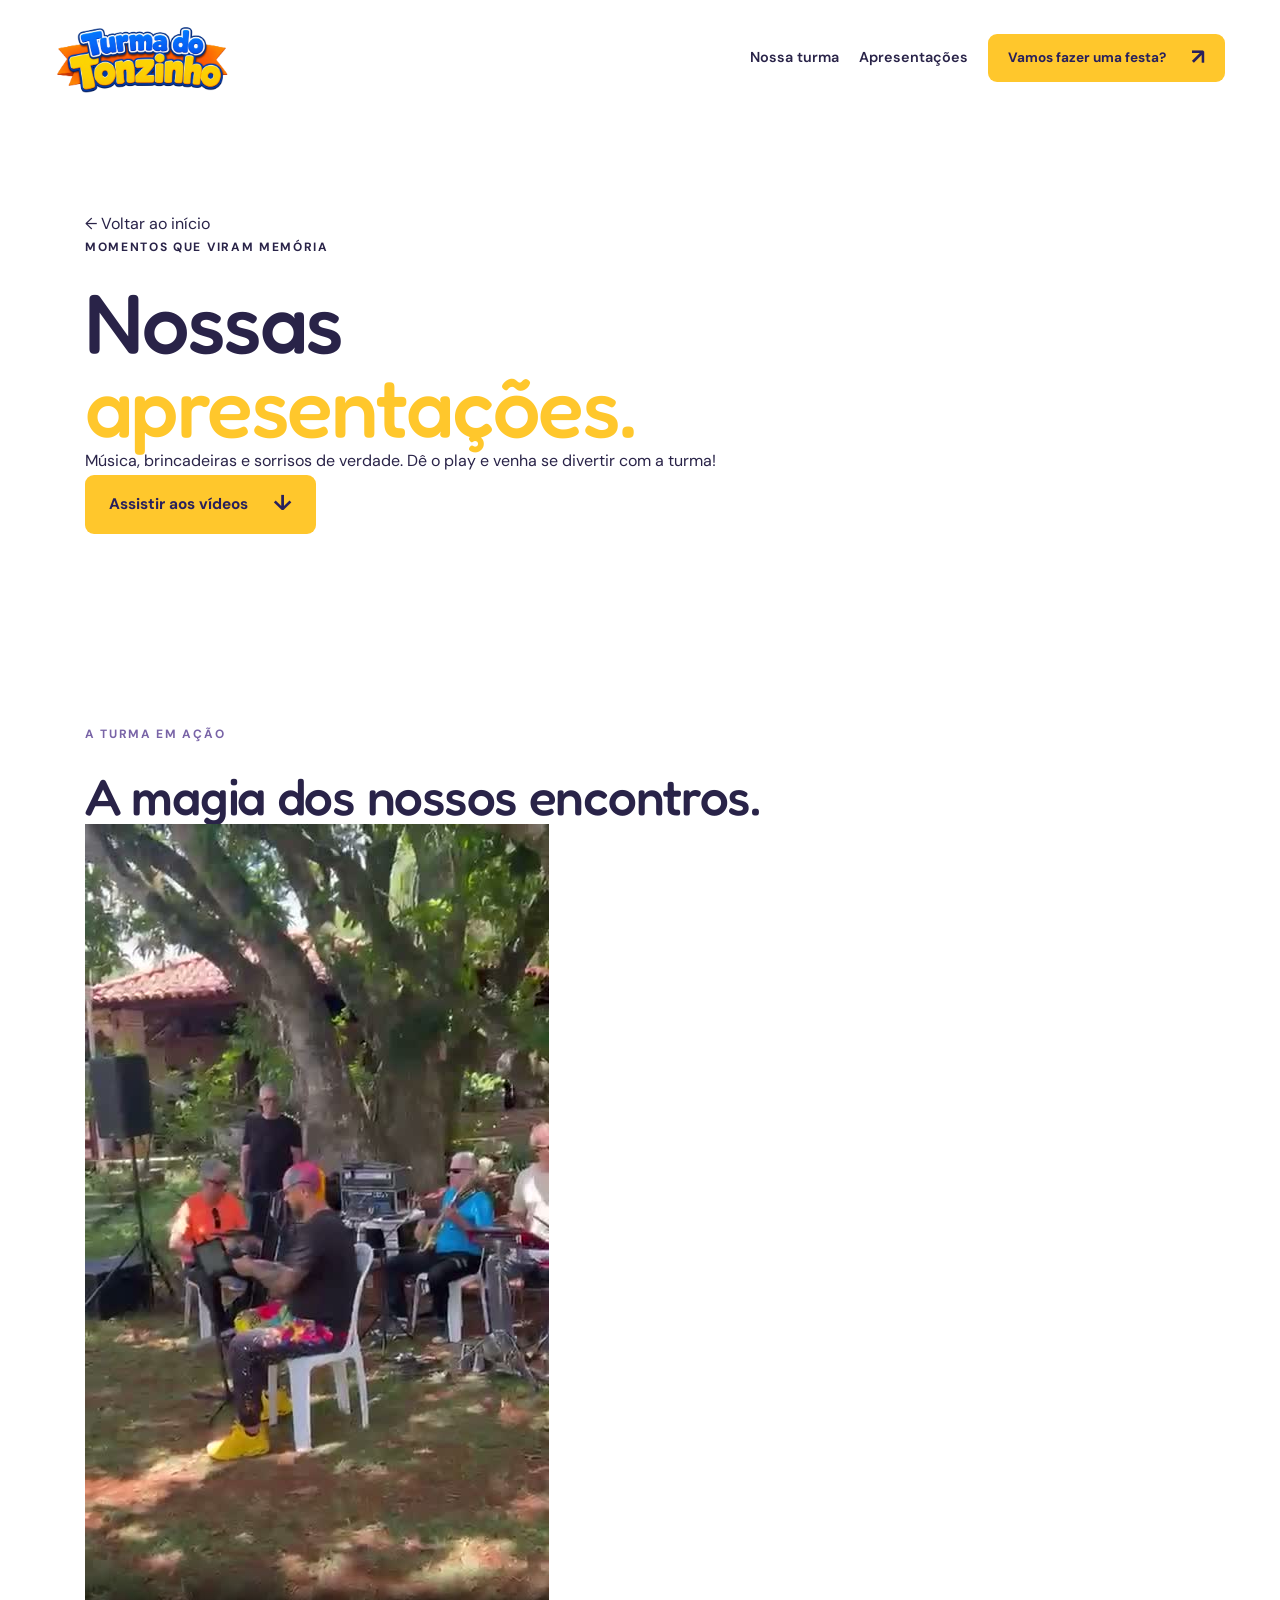
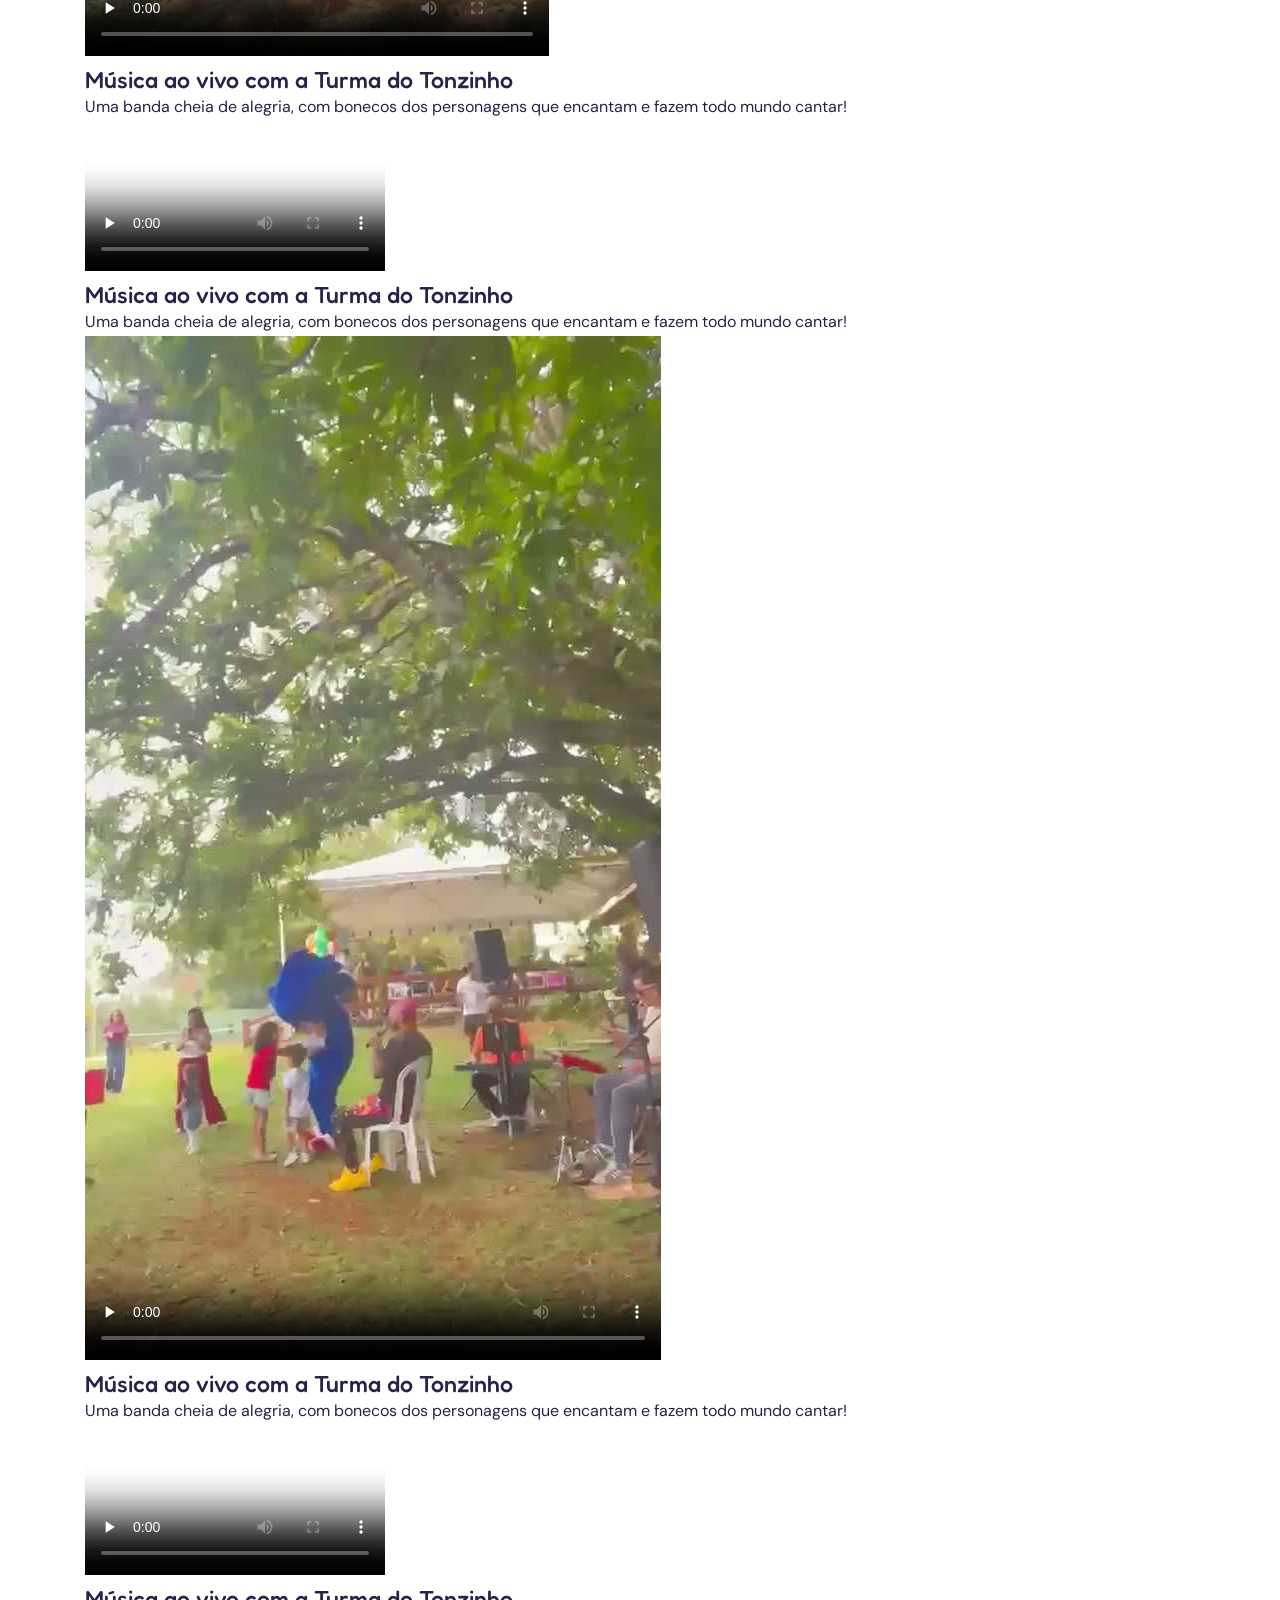
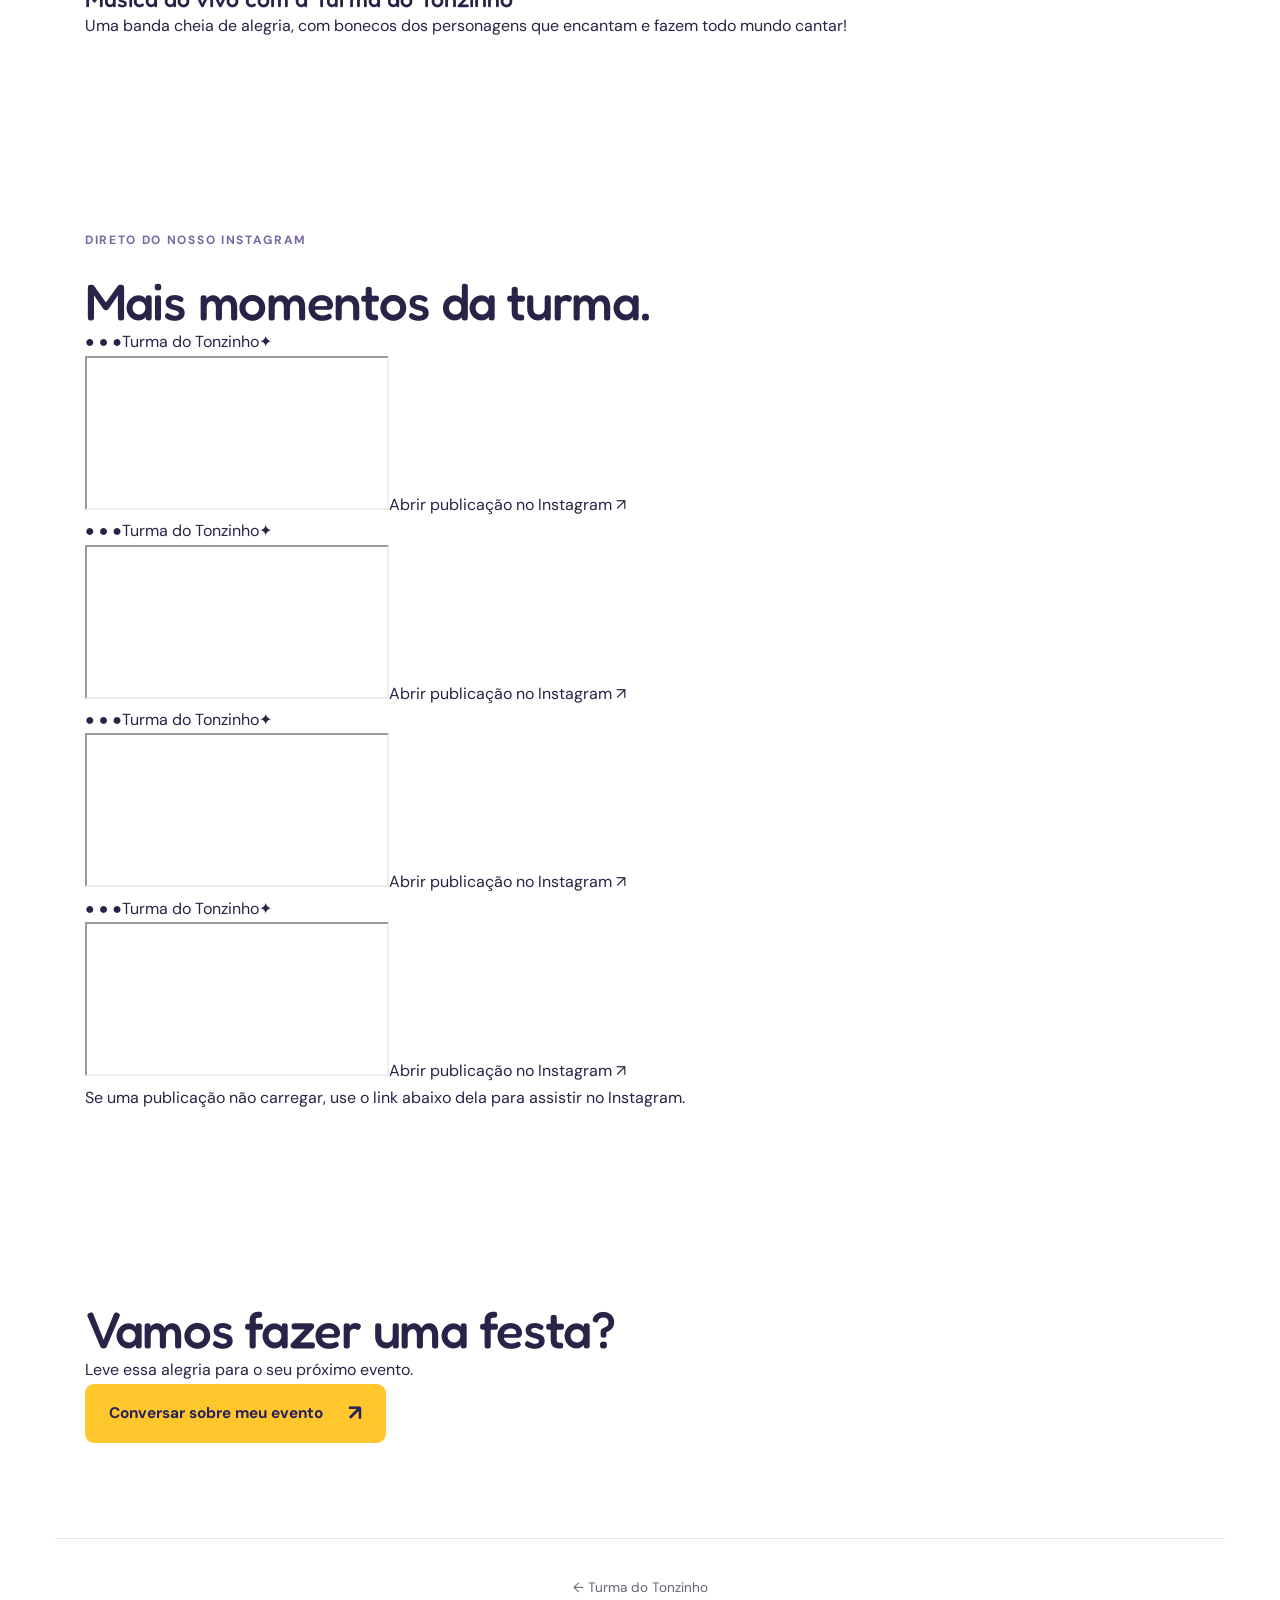
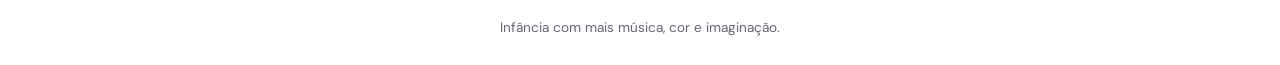
==== apresentacoes.html @ 9d3cd523 "Restaura arquivos do site na raiz — lote 1 de 3" ====
<!doctype html><html lang="pt-BR"><head><meta charset="UTF-8"><meta name="viewport" content="width=device-width, initial-scale=1"><meta name="description" content="Assista às apresentações da Turma do Tonzinho em eventos."><title>Apresentações · Turma do Tonzinho</title><link rel="stylesheet" href="styles.css"><link rel="stylesheet" href="video.css?v=kaka-2"><link rel="stylesheet" href="apresentacoes.css?v=janelas-1"><link rel="stylesheet" href="experiencias.css?v=20261106"></head><body><a class="skip" href="#conteudo">Pular para o conteúdo</a><header class="header"><a class="logo logo-image" href="index.html#inicio" aria-label="Turma do Tonzinho, início"><img src="logo-turma-do-tonzinho.png" alt="Turma do Tonzinho"></a><button class="menu-toggle" aria-label="Abrir menu" aria-expanded="false" aria-controls="nav">☰</button><nav id="nav" aria-label="Menu principal"><a href="index.html#sobre">Nossa turma</a><a href="apresentacoes.html" aria-current="page">Apresentações</a><a class="button small" href="index.html#contato">Vamos fazer uma festa? <span>↗</span></a></nav></header><main id="conteudo"><section class="event-intro"><div class="section"><a href="index.html">← Voltar ao início</a><p class="eyebrow">MOMENTOS QUE VIRAM MEMÓRIA</p><h1>Nossas<br><em>apresentações.</em></h1><p>Música, brincadeiras e sorrisos de verdade. Dê o play e venha se divertir com a turma!</p><a class="button" href="#videos">Assistir aos vídeos <span>↓</span></a></div></section><section class="section" id="videos"><p class="eyebrow purple">A TURMA EM AÇÃO</p><h2>A magia dos nossos encontros.</h2><div class="event-videos"><article class="event-video"><video controls playsinline preload="none" poster="apresentacao-1.jpg" aria-label="Apresentação da Turma do Tonzinho, vídeo 1"><source src="apresentacao-1.mp4" type="video/mp4">Seu navegador não suporta vídeo.</video><h3>Música ao vivo com a Turma do Tonzinho</h3><p>Uma banda cheia de alegria, com bonecos dos personagens que encantam e fazem todo mundo cantar!</p></article><article class="event-video"><video controls playsinline preload="none" poster="apresentacao-2.jpg" aria-label="Apresentação da Turma do Tonzinho, vídeo 2"><source src="apresentacao-2.mp4" type="video/mp4">Seu navegador não suporta vídeo.</video><h3>Música ao vivo com a Turma do Tonzinho</h3><p>Uma banda cheia de alegria, com bonecos dos personagens que encantam e fazem todo mundo cantar!</p></article><article class="event-video"><video controls playsinline preload="none" poster="apresentacao-3.jpg" aria-label="Apresentação da Turma do Tonzinho, vídeo 3"><source src="apresentacao-3.mp4" type="video/mp4">Seu navegador não suporta vídeo.</video><h3>Música ao vivo com a Turma do Tonzinho</h3><p>Uma banda cheia de alegria, com bonecos dos personagens que encantam e fazem todo mundo cantar!</p></article><article class="event-video"><video controls playsinline preload="none" poster="apresentacao-4.jpg" aria-label="Apresentação da Turma do Tonzinho, vídeo 4"><source src="apresentacao-4.mp4" type="video/mp4">Seu navegador não suporta vídeo.</video><h3>Música ao vivo com a Turma do Tonzinho</h3><p>Uma banda cheia de alegria, com bonecos dos personagens que encantam e fazem todo mundo cantar!</p></article></div></section><section class="event-social" id="instagram"><div class="section"><p class="eyebrow purple">DIRETO DO NOSSO INSTAGRAM</p><h2>Mais momentos da turma.</h2><div class="event-instagram"><article class="instagram-window"><div class="window-bar" aria-hidden="true"><span class="window-dots">● ● ●</span><span>Turma do Tonzinho</span><span>✦</span></div><iframe src="https://www.instagram.com/p/DVj2JoKgKFH/embed/" title="Publicação 2 da Turma do Tonzinho no Instagram" loading="lazy" allow="autoplay; encrypted-media; picture-in-picture; fullscreen" allowfullscreen></iframe><a href="https://www.instagram.com/p/DVj2JoKgKFH/" target="_blank" rel="noopener">Abrir publicação no Instagram ↗</a></article><article class="instagram-window"><div class="window-bar" aria-hidden="true"><span class="window-dots">● ● ●</span><span>Turma do Tonzinho</span><span>✦</span></div><iframe src="https://www.instagram.com/p/DVeevL1gLmP/embed/" title="Publicação 3 da Turma do Tonzinho no Instagram" loading="lazy" allow="autoplay; encrypted-media; picture-in-picture; fullscreen" allowfullscreen></iframe><a href="https://www.instagram.com/p/DVeevL1gLmP/" target="_blank" rel="noopener">Abrir publicação no Instagram ↗</a></article><article class="instagram-window"><div class="window-bar" aria-hidden="true"><span class="window-dots">● ● ●</span><span>Turma do Tonzinho</span><span>✦</span></div><iframe src="https://www.instagram.com/p/DVeZtWxgNIA/embed/" title="Publicação 4 da Turma do Tonzinho no Instagram" loading="lazy" allow="autoplay; encrypted-media; picture-in-picture; fullscreen" allowfullscreen></iframe><a href="https://www.instagram.com/p/DVeZtWxgNIA/" target="_blank" rel="noopener">Abrir publicação no Instagram ↗</a></article><article class="instagram-window"><div class="window-bar" aria-hidden="true"><span class="window-dots">● ● ●</span><span>Turma do Tonzinho</span><span>✦</span></div><iframe src="https://www.instagram.com/p/DSLtM_ggK1r/embed/" title="Publicação 5 da Turma do Tonzinho no Instagram" loading="lazy" allow="autoplay; encrypted-media; picture-in-picture; fullscreen" allowfullscreen></iframe><a href="https://www.instagram.com/p/DSLtM_ggK1r/" target="_blank" rel="noopener">Abrir publicação no Instagram ↗</a></article></div><p class="embed-note">Se uma publicação não carregar, use o link abaixo dela para assistir no Instagram.</p></div></section><section class="section event-cta"><h2>Vamos fazer uma festa?</h2><p>Leve essa alegria para o seu próximo evento.</p><a class="button" href="index.html#contato">Conversar sobre meu evento <span>↗</span></a></section></main><footer><a href="index.html">← Turma do Tonzinho</a><p>Infância com mais música, cor e imaginação.</p></footer><script>const toggle=document.querySelector('.menu-toggle');const nav=document.querySelector('#nav');toggle.addEventListener('click',()=>{const open=nav.classList.toggle('open');toggle.setAttribute('aria-expanded',String(open));});document.querySelectorAll('video').forEach(video=>video.addEventListener('play',()=>document.querySelectorAll('video').forEach(other=>{if(other!==video)other.pause()})));</script></body></html>
---- styles.css ----
@import url('https://fonts.googleapis.com/css2?family=DM+Sans:wght@400;500;600;700&family=Fredoka:wght@400;500;600;700&display=swap');
:root{--purple:#28205c;--yellow:#ffc72c;--pink:#f79cc6;--ink:#292348;--muted:#686477;--cream:#fffaf2}*{box-sizing:border-box}html{scroll-behavior:smooth;scroll-padding-top:100px}body{margin:0;color:var(--ink);font-family:'DM Sans',sans-serif;font-size:16px;line-height:1.65}a{color:inherit;text-decoration:none}button,input,select,textarea{font:inherit}button,a,input,select,summary,textarea{-webkit-tap-highlight-color:transparent}a:focus-visible,button:focus-visible,summary:focus-visible{outline:3px solid #d7478a;outline-offset:6px}h1,h2,h3,p{margin:0}h1,h2,h3,.logo{font-family:'Fredoka',sans-serif}h2{font-size:clamp(2.3rem,4vw,3.5rem);line-height:1.1;font-weight:500;letter-spacing:-.025em}h3{font-size:1.45rem;font-weight:500;line-height:1.3}em{font-style:normal}section{scroll-margin-top:25px}.header{max-width:1250px;margin:auto;padding:23px 40px;display:flex;align-items:center;justify-content:space-between;gap:35px}.logo{display:flex;flex-direction:column;line-height:.95;font-size:2.15rem;font-weight:600;letter-spacing:-.06em}.logo-small{font-size:.95rem;letter-spacing:.04em;margin-bottom:4px}.logo-star{color:#f1a800;font-size:1.7rem;margin-left:3px}nav{display:flex;align-items:center;gap:32px;font-size:.9rem;font-weight:600}nav>a:not(.button):hover{color:#a64191}.button{border:0;display:inline-flex;justify-content:space-between;align-items:center;gap:25px;background:var(--yellow);color:var(--purple);padding:17px 24px;border-radius:9px;font-weight:700;font-size:.96rem;cursor:pointer;transition:transform .2s,background .2s}.button:hover{transform:translateY(-3px);background:#ffda62}.button span{font-size:1.35rem;line-height:1}.button.small{padding:13px 20px;font-size:.85rem}.menu-toggle{display:none}.hero{background:var(--purple);color:white;position:relative;overflow:hidden;padding-top:30px}.wave{position:absolute;left:-3%;right:-3%;height:58px;background:#8b80c6;top:-33px;border-radius:0 0 50% 50%;transform:rotate(-1.5deg)}.hero-inner{max-width:1250px;min-height:575px;margin:auto;padding:55px 40px 60px;display:grid;grid-template-columns:1fr 1fr;align-items:center;gap:35px}.eyebrow{font-size:.75rem;font-weight:700;letter-spacing:.14em;line-height:1.8;margin-bottom:22px}.eyebrow span{display:inline-block;background:var(--yellow);width:7px;height:7px;border-radius:50%;margin-right:7px}.eyebrow.purple{color:#7964a7}h1{font-size:clamp(3.5rem,6.6vw,5.6rem);font-weight:500;line-height:.99;letter-spacing:-.025em}h1 em{color:var(--yellow)}.hero-description{max-width:440px;margin:25px 0 29px;color:#e1ddec;font-size:1.06rem;line-height:1.7}.hero-note{font-size:.8rem;margin-top:25px;color:#e3dff0;display:flex;gap:10px;align-items:center}.hero-note span{font-size:1.8rem;color:var(--pink)}.hero-visual{position:relative;min-width:0}.hero-visual img{width:100%;height:430px;object-fit:cover;display:block;border-radius:46% 45% 35% 35%;border:8px solid #554789;transform:rotate(2deg)}.spark{position:absolute;color:var(--yellow);font-size:4.8rem;line-height:1}.spark-one{left:-15px;top:-12px}.spark-two{right:-10px;bottom:50px;color:var(--pink)}.photo-label{position:absolute;bottom:8px;left:20px;background:var(--pink);color:var(--purple);padding:10px 20px;font-family:'Fredoka',sans-serif;font-size:1.2rem;transform:rotate(-5deg);border-radius:6px}.photo-label span{margin-left:10px}.image-caption{position:absolute;right:15px;bottom:-29px;font-size:.75rem;color:#d6cee9}.hero-bottom{display:flex;justify-content:center;gap:48px;align-items:center;padding:19px 30px;border-top:1px solid #504775;color:#e4def2;font-size:.85rem}.hero-bottom>span:nth-child(even){color:var(--pink);font-size:1.2rem}.section{max-width:1170px;margin:auto;padding:95px 30px}.about{display:grid;grid-template-columns:1fr 1.15fr;gap:95px;align-items:center}.about-art{min-height:360px;position:relative;display:grid;place-items:center}.about-circle{background:#fce3ed;width:310px;height:310px;border-radius:47% 53% 44% 56%;padding:44px;transform:rotate(-8deg);line-height:1.1;font-family:'Fredoka',sans-serif}.about-circle>span:first-child{font-size:1.2rem}.about-circle strong{display:block;font-size:3.8rem;font-weight:500;margin-top:7px}.about-circle em{color:#a54c87}.smile{position:absolute;right:25px;bottom:26px;font-size:4rem;color:#a54c87}.orbit{position:absolute;border:13px solid var(--yellow);width:100px;height:100px;border-radius:50%;right:0;bottom:0}.mini-star{position:absolute;left:10px;top:0;font-size:3rem;color:#a190d4}.little-note{position:absolute;bottom:22px;left:0;font-size:1.1rem;font-family:'Fredoka';transform:rotate(-8deg)}.about-copy>p:not(.eyebrow){color:var(--muted);margin-top:20px}.values{display:flex;gap:24px;margin-top:28px}.values>div{display:flex;align-items:center;gap:10px;flex:1}.values strong{font-size:.85rem;line-height:1.4}.value-icon{font-size:1.6rem;flex-shrink:0;padding:3px 11px;border-radius:12px}.pink{background:#ffe2ec;color:#a83b6c}.yellow{background:#fff0b9;color:#826000}.shows{background:var(--cream);border-radius:60px 60px 0 0}.section-heading{display:flex;align-items:end;justify-content:space-between;margin-bottom:42px}.section-heading>p{color:var(--muted);padding-bottom:5px}.cards{display:grid;grid-template-columns:repeat(3,1fr);gap:24px}.card{border-radius:18px;overflow:hidden;background:white;border:1px solid #ede6e0;transition:transform .2s}.card:hover{transform:translateY(-5px)}.card-top{height:220px;padding:24px 28px;position:relative;overflow:hidden}.birthday{background:#f8cf46}.school{background:#c7b9ee}.events{background:#f6bad0}.card-number{font-size:.7rem;letter-spacing:.13em;font-weight:700}.card-symbol{position:absolute;right:10px;top:40px;font-size:8rem;line-height:1;color:#fff8;transform:rotate(15deg)}.card-top p{position:relative;font-family:'Fredoka';font-size:1.85rem;line-height:1.15;margin-top:35px}.card-top strong{font-weight:500;font-size:2.2rem}.card-body{padding:28px}.card-body p{color:var(--muted);font-size:.92rem;margin:16px 0 25px}.card-body a{display:flex;justify-content:space-between;font-size:.88rem;font-weight:700;border-top:1px solid #eee7ed;padding-top:18px}.card-body a:hover{color:#a64191}.steps{text-align:center}.steps-grid{display:grid;grid-template-columns:repeat(3,1fr);gap:60px;margin-top:45px}.steps-grid article>span{display:grid;place-items:center;width:48px;height:48px;border-radius:50%;background:#f2eafa;color:#7963ac;font-family:'Fredoka';font-size:1.5rem;margin:0 auto 20px}.steps-grid p{color:var(--muted);margin-top:14px;font-size:.94rem}.contact{background:var(--purple);color:white;border-radius:32px;display:grid;grid-template-columns:1fr 1fr;gap:65px;padding:60px}.contact h2{font-size:3.7rem}.contact h2 em{color:var(--yellow)}.contact>div>p:not(.eyebrow){color:#ddd7ed;margin-top:23px;max-width:375px}.contact-star{display:block;color:var(--pink);font-size:5rem;line-height:1;margin-top:30px}form label{display:block;font-size:.85rem;margin-bottom:6px}input,select,textarea{width:100%;border:1px solid #736793;border-radius:8px;background:#fff;color:var(--ink);padding:12px 13px;margin-bottom:17px;min-width:0}input:focus,select:focus,textarea:focus{outline:3px solid var(--pink);outline-offset:2px}.form-row{display:grid;grid-template-columns:1.2fr 1fr;gap:14px}form .button{width:100%;margin-top:3px}.form-note{font-size:.75rem;color:#d6cee7;margin-top:14px;line-height:1.5}#result{margin-top:22px}textarea{font-size:.9rem;resize:vertical}.copy-button{background:white;border:0;border-radius:7px;padding:8px 18px;cursor:pointer;color:var(--purple)}#copy-status{font-size:.85rem;margin-top:8px}.faq{display:grid;grid-template-columns:1fr 1.4fr;gap:70px}.faq-list details{border-bottom:1px solid #e9e4ee;padding:20px 0}.faq-list details:first-child{padding-top:0}summary{font-weight:600;cursor:pointer;list-style:none;display:flex;justify-content:space-between;gap:20px}summary::-webkit-details-marker{display:none}summary:after{content:'+';color:#8b6bb1;font-size:1.3rem}details[open] summary:after{content:'−'}details p{color:var(--muted);font-size:.95rem;margin-top:15px}footer{max-width:1170px;padding:38px 30px 25px;margin:auto;border-top:1px solid #e9e4ee;display:flex;flex-wrap:wrap;justify-content:space-between;align-items:center;gap:25px}footer>p,footer>a:last-of-type{font-size:.85rem;color:var(--muted)}.footer-bottom{width:100%;border-top:1px solid #eee8f2;padding-top:22px;margin-top:12px;display:flex;justify-content:space-between;font-size:.75rem;color:#746c80}.skip{position:absolute;top:-100px;background:white;padding:15px;z-index:10}.skip:focus{top:0}
@media(min-width:1500px){.hero-inner{min-height:640px}.hero-visual img{height:470px}}@media(max-width:1000px){nav{gap:18px}.header{padding:22px 25px}nav .small{display:none}.hero-inner{padding:55px 30px}.hero-visual img{height:370px}.hero-bottom{gap:22px}.about{gap:45px}.about-circle{width:270px;height:290px}.cards{gap:16px}.card-body{padding:22px}.contact{margin:0 25px;padding:40px;gap:35px}.contact h2{font-size:3rem}.form-row{grid-template-columns:1fr}}
@media(max-width:700px){html{scroll-padding-top:25px}.header{padding:19px 22px;position:relative}.logo{font-size:1.9rem}.menu-toggle{display:block;background:#f3eef9;border:0;border-radius:8px;font-size:1.4rem;padding:3px 11px;color:var(--purple)}nav{display:none;position:absolute;left:15px;right:15px;top:85px;z-index:5;background:white;padding:25px;border-radius:14px;box-shadow:0 15px 35px #28205c22;align-items:stretch}nav.open{display:flex;flex-direction:column}nav .small{display:flex}.hero-inner{grid-template-columns:1fr;padding:50px 25px 55px;gap:45px}.eyebrow{font-size:.69rem;letter-spacing:.1em;margin-bottom:18px}h1{font-size:3.9rem}.hero-description{font-size:1rem}.hero-visual{max-width:460px;width:100%;margin:auto}.hero-visual img{height:350px}.hero-bottom{gap:18px;justify-content:flex-start;overflow:hidden;white-space:nowrap;font-size:.75rem}.section{padding:65px 25px}.about{grid-template-columns:1fr;gap:35px}.about-art{min-height:310px;max-width:360px;width:100%;margin:auto}.about-copy{order:-1}.values{gap:15px}.shows{border-radius:30px 30px 0 0}.section-heading{display:block}.section-heading>p{margin-top:20px}.cards{grid-template-columns:1fr;gap:24px}.card-top{height:205px}.card-body{padding:27px}.steps-grid{grid-template-columns:1fr;gap:35px;margin-top:35px}.steps-grid p{max-width:300px;margin:12px auto 0}.contact{grid-template-columns:1fr;margin:0 15px;padding:35px 25px;gap:30px;border-radius:22px}.contact h2{font-size:3rem}.contact-star{display:none}.form-row{grid-template-columns:1fr}.faq{grid-template-columns:1fr;gap:35px}.faq h2 br{display:none}footer{margin:0 25px;padding:30px 0;align-items:start}footer>p{max-width:180px}.footer-bottom{gap:20px;font-size:.75rem}.photo-label{font-size:1rem;left:10px}.hero-note{font-size:.75rem}}
@media(prefers-reduced-motion:reduce){html{scroll-behavior:auto}*{transition:none!important}}
---- video.css ----
.hero-video-wrap{position:absolute;inset:0;overflow:hidden;background:#28205c}.hero-video{width:100%;height:100%;object-fit:contain;object-position:center}.hero-overlay{position:absolute;inset:0;background:linear-gradient(90deg,rgba(28,23,70,.82) 0%,rgba(37,29,88,.42) 45%,rgba(39,30,89,.10) 100%);pointer-events:none}.video-control{position:absolute;right:28px;bottom:28px;z-index:2;border:1px solid #ffffff66;background:#28205cbb;color:#fff;border-radius:999px;padding:9px 14px;cursor:pointer;font-size:.8rem;font-weight:700}.hero .wave,.hero-inner,.hero-bottom{z-index:1}.hero-inner,.hero-bottom{position:relative}.hero-inner{grid-template-columns:minmax(0,1fr)}.hero-copy{max-width:530px}.hero-visual{display:none}.about-art{background:url('turma-personagens-kaka-acento.png') center / contain no-repeat;min-height:410px}.about-art>*{display:none}.logo-image{display:block;width:175px;line-height:0}.logo-image img{display:block;width:100%;height:auto}footer .logo-image{width:190px}@media(max-width:700px){.video-control{right:15px;bottom:74px}.video-control span{display:none}.about-art{min-height:300px}.logo-image{width:145px}footer .logo-image{width:160px}}
---- experiencias.css ----
.experiences{background:#fff8e9;scroll-margin-top:95px}.experience-intro{display:grid;grid-template-columns:1fr 1fr;gap:48px;align-items:center}.experience-intro h2{font-size:clamp(32px,3.8vw,48px);line-height:1.12;margin-bottom:24px}.experience-intro h2 span{display:block;font-size:.65em;color:#7754ab;margin-top:12px}.experience-intro p{line-height:1.8}.experience-promise{font-weight:700;color:#493078}.experience-intro .button{margin-top:16px}.experience-cover{margin:0;transform:rotate(2deg);border:9px solid white;border-radius:28px;background:white;box-shadow:0 12px 0 #e5d9f4;overflow:hidden}.experience-cover img{width:100%;height:350px;object-fit:cover;display:block}.experience-cover figcaption{font-weight:700;padding:20px 12px;display:flex;justify-content:space-between;gap:12px}.experience-cover figcaption span{color:#be5599}.service-grid{display:grid;grid-template-columns:repeat(4,minmax(0,1fr));gap:18px;margin-top:64px}.service-card{display:flex;flex-direction:column;padding:25px 22px;border-radius:25px;border:2px solid #fff;box-shadow:0 7px 0 #28205c0a;background:var(--service-color)}.service-show{--service-color:#ffe995}.service-musica{--service-color:#cdeef8}.service-arte{--service-color:#fbd8e9}.service-brincar{--service-color:#dfefb7}.service-icon{font-size:40px;line-height:1;width:65px;height:65px;display:grid;place-items:center;background:#fff9;border-radius:20px;margin-bottom:24px}.service-card h3{font-family:Fredoka,sans-serif;font-size:26px;font-weight:500;line-height:1.1;margin:0 0 16px}.service-card p{font-size:15px;line-height:1.65;margin:0 0 14px}.service-card .service-sub{font-weight:700}.service-card a{font-weight:700;margin-top:auto;padding-top:16px;text-decoration:none;display:flex;justify-content:space-between;border-top:1px solid #28205c25}.participation-quote{margin:48px 0 0;padding:32px;background:#493078;color:white;border-radius:28px;display:flex;align-items:center;gap:28px;text-align:center}.participation-quote p{font-family:Fredoka,sans-serif;font-size:clamp(22px,2.4vw,30px);line-height:1.4;margin:0;flex:1}.participation-quote strong{display:block;color:#ffda50;font-weight:500;margin-top:10px}.participation-quote>span{font-size:42px;color:#f7a5cd}.moment-grid{display:grid;grid-template-columns:repeat(4,minmax(0,1fr));gap:22px}.moment{font:inherit;color:inherit;text-align:left;background:white;border:5px solid #eee1ff;border-radius:22px;padding:0;overflow:hidden;cursor:pointer;box-shadow:0 5px 0 #28205c0a;transition:transform .2s}.moment:nth-child(4n+2){border-color:#ffdf76}.moment:nth-child(4n+3){border-color:#bcebe6}.moment:nth-child(4n+4){border-color:#f6c5dc}.moment:hover{transform:translateY(-5px)}.moment img{display:block;width:100%;height:210px;object-fit:cover}.moment span{display:flex;justify-content:space-between;gap:10px;align-items:center;padding:16px 12px;font-size:14px;line-height:1.4}.moment b{font-size:23px}.moment:focus-visible,.photo-dialog button:focus-visible,.service-card a:focus-visible{outline:3px solid #7b48b2;outline-offset:4px}.photo-dialog{border:0;border-radius:22px;padding:20px;background:#fffaf2;color:#28205c;width:min(920px,94vw);max-height:94dvh;overflow:auto}.photo-dialog::backdrop{background:#18102fe8}.photo-dialog figure{margin:35px 0 0}.photo-dialog figure img{display:block;max-width:100%;height:65dvh;object-fit:contain;margin:auto}.photo-dialog figcaption{text-align:center;padding:14px 0}.photo-close{position:absolute;right:14px;top:10px}.photo-dialog button{border:0;border-radius:50%;background:#28205c;color:white;width:40px;height:40px;font-size:21px;cursor:pointer}.photo-controls{display:flex;justify-content:center;align-items:center;gap:25px}.photo-open{overflow:hidden}.faq-list details{background:#fffaf2;border:1px solid #e8ddf3;border-radius:15px;padding:0 20px;margin-bottom:12px}.faq-list summary{padding:20px 25px 20px 0;position:relative}.faq-list details[open]{background:#f5efff;border-color:#b5a0d4}.faq-list details p{padding:0 0 20px;margin:0;line-height:1.75}.contact #service{margin-bottom:22px}footer{display:flex!important;flex-direction:column;align-items:center;text-align:center;gap:18px}footer .logo{margin:0 auto!important}footer>p{margin:0}footer .footer-bottom{width:100%;margin-top:20px}.photo-section{scroll-margin-top:95px}@media(max-width:1000px){.service-grid{grid-template-columns:repeat(2,minmax(0,1fr))}.moment-grid{grid-template-columns:repeat(3,minmax(0,1fr))}.experience-intro{gap:30px}.experience-cover img{height:310px}}@media(max-width:700px){.experience-intro{grid-template-columns:1fr}.experience-cover{margin:12px 5px}.experience-cover img{height:auto;aspect-ratio:1.4;object-fit:cover}.service-grid{gap:14px;margin-top:38px}.service-card{padding:22px 17px}.service-card h3{font-size:23px}.participation-quote{padding:28px 20px;gap:0}.participation-quote>span{display:none}.moment-grid{grid-template-columns:repeat(2,minmax(0,1fr));gap:14px}.moment img{height:180px}.moment span{font-size:13px;padding:12px 8px}.photo-section .section-heading{display:block}.photo-dialog{padding:12px}.photo-dialog figure img{height:60dvh}footer .footer-bottom{display:flex;flex-direction:column;gap:10px}}@media(max-width:380px){.service-grid{grid-template-columns:1fr}.moment img{height:145px}}@media(prefers-reduced-motion:reduce){.moment{transition:none}}

.painting{display:grid;grid-template-columns:.9fr 1.1fr;gap:65px;align-items:center}.painting figure{margin:0;background:#fbd8e9;border-radius:38px 38px 38px 8px;padding:12px;transform:rotate(-2deg)}.painting img{display:block;width:100%;height:480px;object-fit:cover;object-position:center 65%;border-radius:28px 28px 28px 4px}.painting figcaption{padding:16px 8px;text-align:center;font-weight:600;font-size:14px}.painting h2{margin-bottom:25px}.painting h2 em{color:#a2357d}.painting p:not(.eyebrow){margin-bottom:20px;line-height:1.8}.painting .painting-note{font-family:Fredoka,sans-serif;font-size:24px;color:#714496}.painting .button{margin-top:10px}@media(max-width:700px){.painting{grid-template-columns:1fr;gap:36px}.painting img{height:auto;max-height:520px}.painting figure{order:2}.painting .button{width:100%}}

.library-home{text-align:center;background:#f2eaff;border-radius:32px;margin:30px auto}.library-home p:not(.eyebrow){margin:22px auto;max-width:520px}.header nav{gap:20px}@media(max-width:1100px){.header nav .small{display:none}}
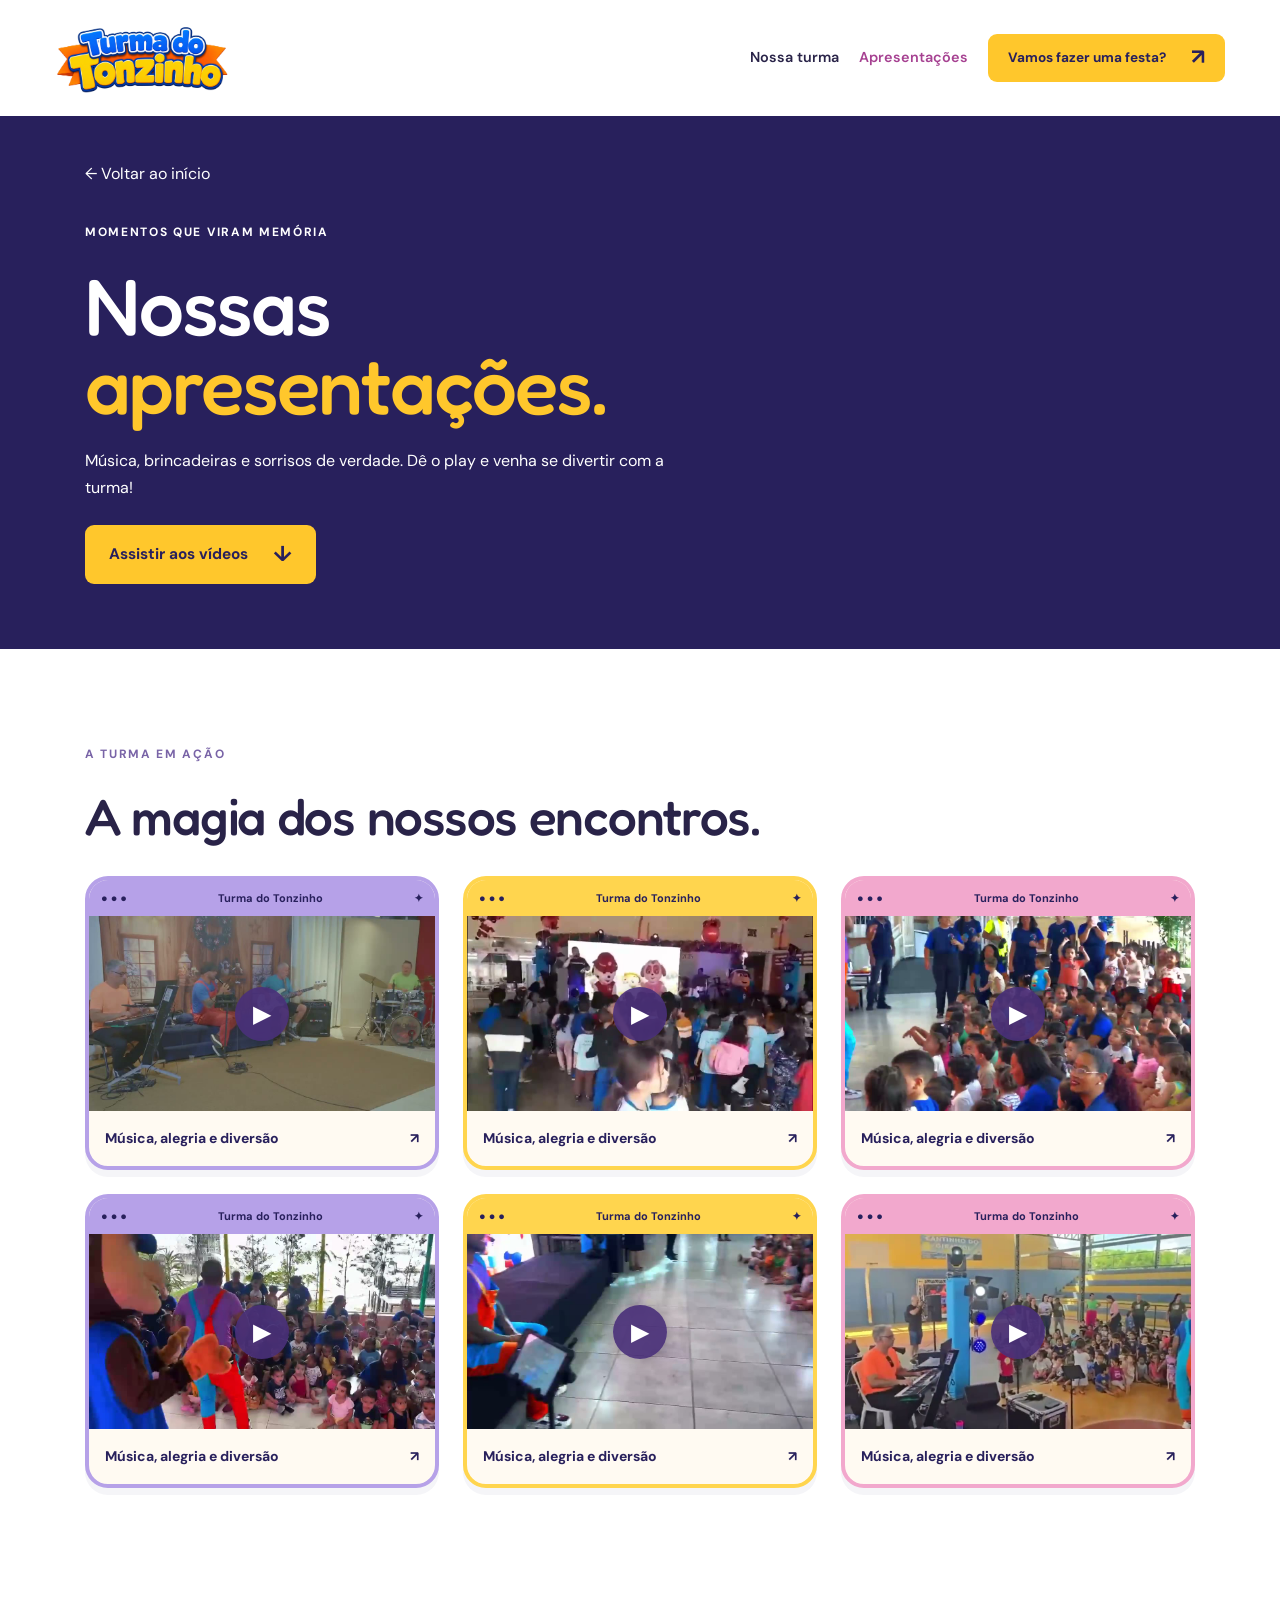
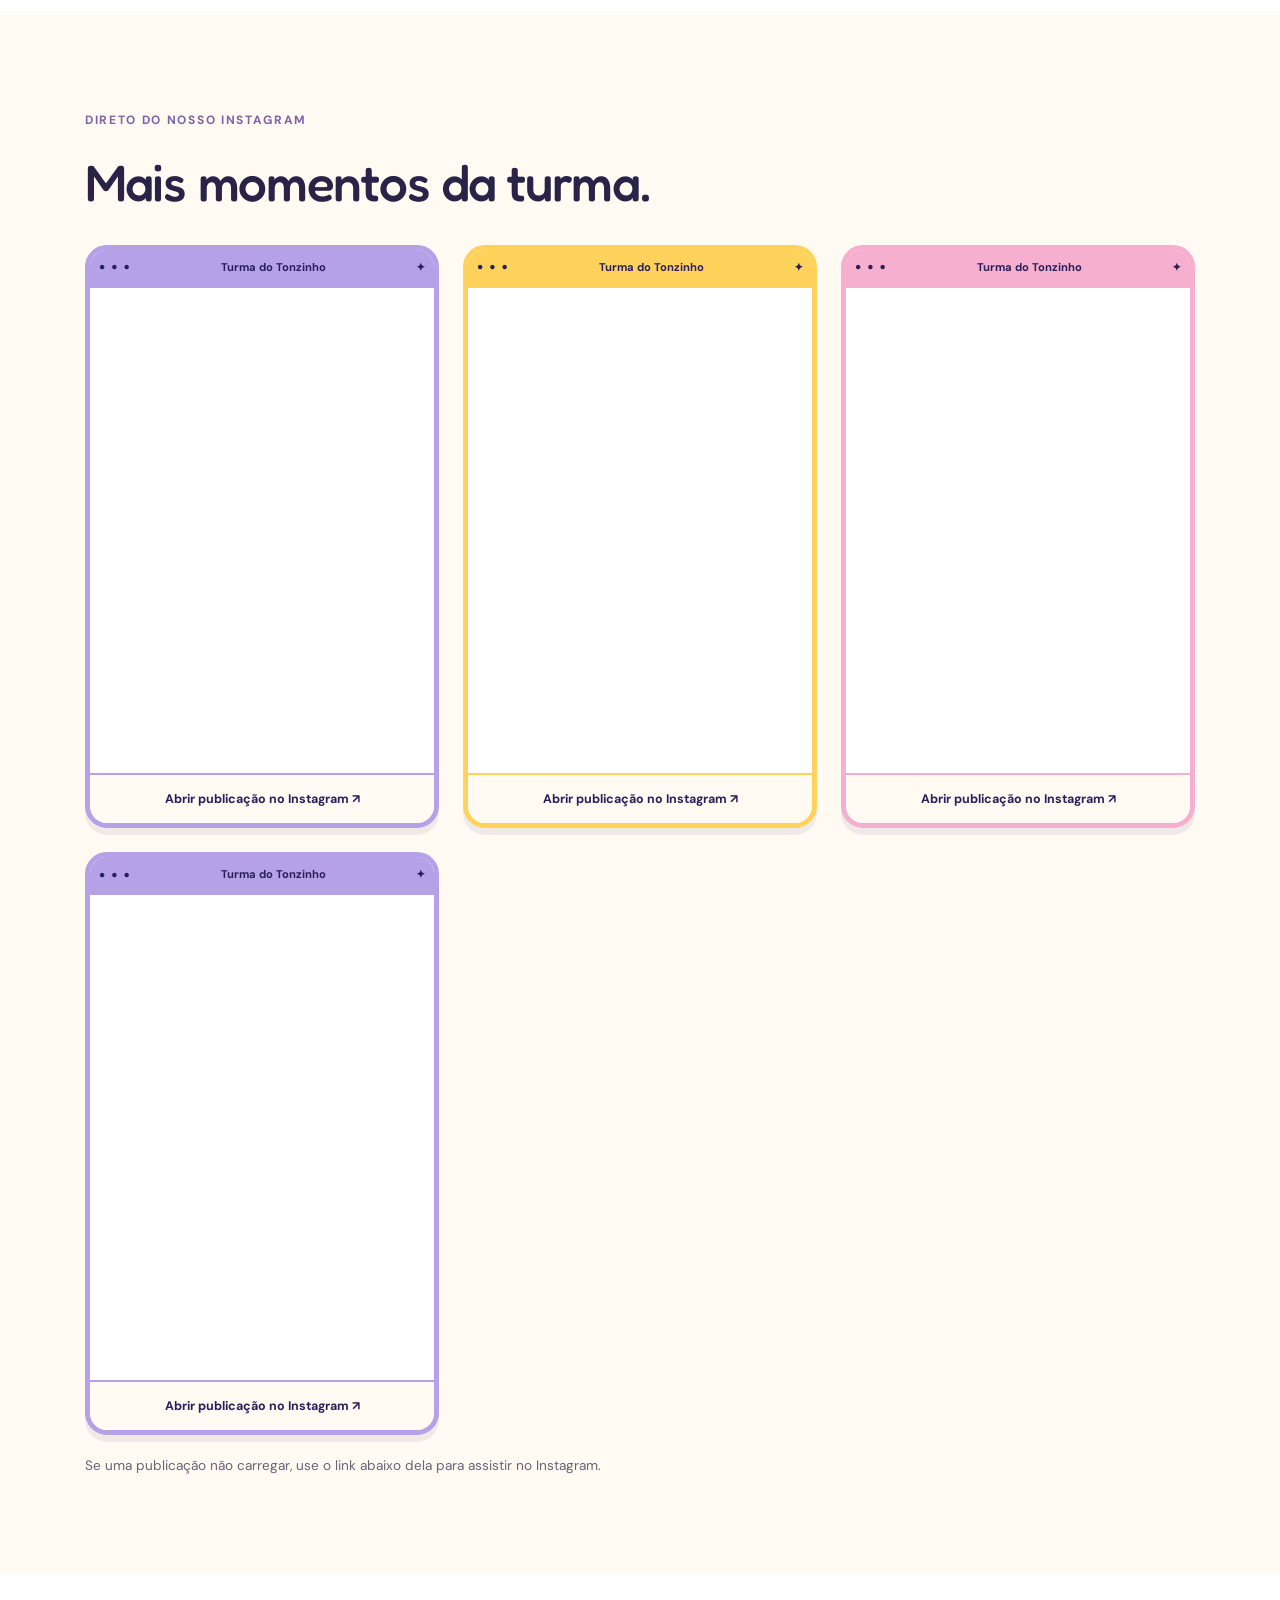
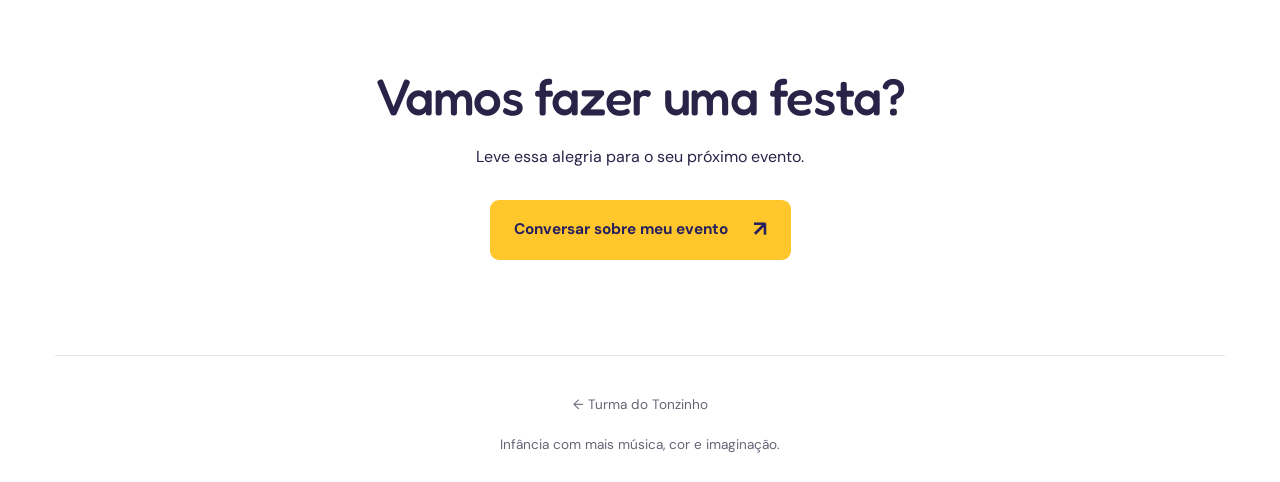
==== commit 4dc491ca: "Troca vídeos antigos por seis janelas com reprodução na mesma página" ====
--- a/apresentacoes.html
+++ b/apresentacoes.html
@@ -1 +1 @@
-<!doctype html><html lang="pt-BR"><head><meta charset="UTF-8"><meta name="viewport" content="width=device-width, initial-scale=1"><meta name="description" content="Assista às apresentações da Turma do Tonzinho em eventos."><title>Apresentações · Turma do Tonzinho</title><link rel="stylesheet" href="styles.css"><link rel="stylesheet" href="video.css?v=kaka-2"><link rel="stylesheet" href="apresentacoes.css?v=janelas-1"><link rel="stylesheet" href="experiencias.css?v=20261106"></head><body><a class="skip" href="#conteudo">Pular para o conteúdo</a><header class="header"><a class="logo logo-image" href="index.html#inicio" aria-label="Turma do Tonzinho, início"><img src="logo-turma-do-tonzinho.png" alt="Turma do Tonzinho"></a><button class="menu-toggle" aria-label="Abrir menu" aria-expanded="false" aria-controls="nav">☰</button><nav id="nav" aria-label="Menu principal"><a href="index.html#sobre">Nossa turma</a><a href="apresentacoes.html" aria-current="page">Apresentações</a><a class="button small" href="index.html#contato">Vamos fazer uma festa? <span>↗</span></a></nav></header><main id="conteudo"><section class="event-intro"><div class="section"><a href="index.html">← Voltar ao início</a><p class="eyebrow">MOMENTOS QUE VIRAM MEMÓRIA</p><h1>Nossas<br><em>apresentações.</em></h1><p>Música, brincadeiras e sorrisos de verdade. Dê o play e venha se divertir com a turma!</p><a class="button" href="#videos">Assistir aos vídeos <span>↓</span></a></div></section><section class="section" id="videos"><p class="eyebrow purple">A TURMA EM AÇÃO</p><h2>A magia dos nossos encontros.</h2><div class="event-videos"><article class="event-video"><video controls playsinline preload="none" poster="apresentacao-1.jpg" aria-label="Apresentação da Turma do Tonzinho, vídeo 1"><source src="apresentacao-1.mp4" type="video/mp4">Seu navegador não suporta vídeo.</video><h3>Música ao vivo com a Turma do Tonzinho</h3><p>Uma banda cheia de alegria, com bonecos dos personagens que encantam e fazem todo mundo cantar!</p></article><article class="event-video"><video controls playsinline preload="none" poster="apresentacao-2.jpg" aria-label="Apresentação da Turma do Tonzinho, vídeo 2"><source src="apresentacao-2.mp4" type="video/mp4">Seu navegador não suporta vídeo.</video><h3>Música ao vivo com a Turma do Tonzinho</h3><p>Uma banda cheia de alegria, com bonecos dos personagens que encantam e fazem todo mundo cantar!</p></article><article class="event-video"><video controls playsinline preload="none" poster="apresentacao-3.jpg" aria-label="Apresentação da Turma do Tonzinho, vídeo 3"><source src="apresentacao-3.mp4" type="video/mp4">Seu navegador não suporta vídeo.</video><h3>Música ao vivo com a Turma do Tonzinho</h3><p>Uma banda cheia de alegria, com bonecos dos personagens que encantam e fazem todo mundo cantar!</p></article><article class="event-video"><video controls playsinline preload="none" poster="apresentacao-4.jpg" aria-label="Apresentação da Turma do Tonzinho, vídeo 4"><source src="apresentacao-4.mp4" type="video/mp4">Seu navegador não suporta vídeo.</video><h3>Música ao vivo com a Turma do Tonzinho</h3><p>Uma banda cheia de alegria, com bonecos dos personagens que encantam e fazem todo mundo cantar!</p></article></div></section><section class="event-social" id="instagram"><div class="section"><p class="eyebrow purple">DIRETO DO NOSSO INSTAGRAM</p><h2>Mais momentos da turma.</h2><div class="event-instagram"><article class="instagram-window"><div class="window-bar" aria-hidden="true"><span class="window-dots">● ● ●</span><span>Turma do Tonzinho</span><span>✦</span></div><iframe src="https://www.instagram.com/p/DVj2JoKgKFH/embed/" title="Publicação 2 da Turma do Tonzinho no Instagram" loading="lazy" allow="autoplay; encrypted-media; picture-in-picture; fullscreen" allowfullscreen></iframe><a href="https://www.instagram.com/p/DVj2JoKgKFH/" target="_blank" rel="noopener">Abrir publicação no Instagram ↗</a></article><article class="instagram-window"><div class="window-bar" aria-hidden="true"><span class="window-dots">● ● ●</span><span>Turma do Tonzinho</span><span>✦</span></div><iframe src="https://www.instagram.com/p/DVeevL1gLmP/embed/" title="Publicação 3 da Turma do Tonzinho no Instagram" loading="lazy" allow="autoplay; encrypted-media; picture-in-picture; fullscreen" allowfullscreen></iframe><a href="https://www.instagram.com/p/DVeevL1gLmP/" target="_blank" rel="noopener">Abrir publicação no Instagram ↗</a></article><article class="instagram-window"><div class="window-bar" aria-hidden="true"><span class="window-dots">● ● ●</span><span>Turma do Tonzinho</span><span>✦</span></div><iframe src="https://www.instagram.com/p/DVeZtWxgNIA/embed/" title="Publicação 4 da Turma do Tonzinho no Instagram" loading="lazy" allow="autoplay; encrypted-media; picture-in-picture; fullscreen" allowfullscreen></iframe><a href="https://www.instagram.com/p/DVeZtWxgNIA/" target="_blank" rel="noopener">Abrir publicação no Instagram ↗</a></article><article class="instagram-window"><div class="window-bar" aria-hidden="true"><span class="window-dots">● ● ●</span><span>Turma do Tonzinho</span><span>✦</span></div><iframe src="https://www.instagram.com/p/DSLtM_ggK1r/embed/" title="Publicação 5 da Turma do Tonzinho no Instagram" loading="lazy" allow="autoplay; encrypted-media; picture-in-picture; fullscreen" allowfullscreen></iframe><a href="https://www.instagram.com/p/DSLtM_ggK1r/" target="_blank" rel="noopener">Abrir publicação no Instagram ↗</a></article></div><p class="embed-note">Se uma publicação não carregar, use o link abaixo dela para assistir no Instagram.</p></div></section><section class="section event-cta"><h2>Vamos fazer uma festa?</h2><p>Leve essa alegria para o seu próximo evento.</p><a class="button" href="index.html#contato">Conversar sobre meu evento <span>↗</span></a></section></main><footer><a href="index.html">← Turma do Tonzinho</a><p>Infância com mais música, cor e imaginação.</p></footer><script>const toggle=document.querySelector('.menu-toggle');const nav=document.querySelector('#nav');toggle.addEventListener('click',()=>{const open=nav.classList.toggle('open');toggle.setAttribute('aria-expanded',String(open));});document.querySelectorAll('video').forEach(video=>video.addEventListener('play',()=>document.querySelectorAll('video').forEach(other=>{if(other!==video)other.pause()})));</script></body></html>
+<!doctype html><html lang="pt-BR"><head><meta charset="UTF-8"><meta name="viewport" content="width=device-width, initial-scale=1"><meta name="description" content="Assista às apresentações da Turma do Tonzinho em eventos."><title>Apresentações · Turma do Tonzinho</title><link rel="stylesheet" href="styles.css"><link rel="stylesheet" href="video.css?v=kaka-2"><link rel="stylesheet" href="apresentacoes.css?v=janelas-1"><link rel="stylesheet" href="experiencias.css?v=20261106"><style>.show-grid{display:grid;grid-template-columns:repeat(3,minmax(0,1fr));gap:24px;margin:32px 0}.show-window{--frame:#b6a1e8;padding:0;border:4px solid var(--frame);border-radius:23px;overflow:hidden;background:#fffaf2;color:#28205c;text-align:left;font:inherit;cursor:pointer;box-shadow:0 7px 0 #28205c0b;transition:transform .2s;min-width:0}.show-window:nth-child(3n+2){--frame:#ffd54e}.show-window:nth-child(3n){--frame:#f2a8cd}.show-window:hover{transform:translateY(-4px)}.show-window:focus-visible{outline:3px solid #493078;outline-offset:4px}.show-window-bar{display:flex;justify-content:space-between;align-items:center;gap:8px;padding:9px 12px;background:var(--frame);font-size:11px;font-weight:700}.show-thumb{display:block;position:relative;aspect-ratio:16/9;background:#19132b}.show-thumb img{display:block;width:100%;height:100%;object-fit:cover}.show-play{position:absolute;inset:0;margin:auto;display:flex;align-items:center;justify-content:center;width:54px;height:54px;border-radius:50%;background:#493078e8;color:#fff;font-size:24px;box-shadow:0 3px 16px #0004}.show-caption{display:flex;justify-content:space-between;gap:12px;font-size:14px;font-weight:700;padding:16px}.show-dialog{margin:auto;width:min(960px,94vw);max-height:94dvh;padding:16px;border:0;border-radius:24px;background:#fffaf2;color:#28205c;overflow:auto}.show-dialog::backdrop{background:#171027df}.show-dialog-head{display:flex;justify-content:space-between;align-items:center;gap:16px;margin-bottom:14px}.show-dialog-head h2{font-size:clamp(18px,3vw,26px);margin:0}.show-close{border:0;background:#493078;color:white;width:44px;height:44px;border-radius:50%;font-size:24px;cursor:pointer;flex-shrink:0}.show-dialog video{display:block;width:100%;max-height:74dvh;background:#19132b;border-radius:14px}.show-video-open{overflow:hidden}@media(max-width:850px){.show-grid{grid-template-columns:repeat(2,minmax(0,1fr))}}@media(max-width:520px){.show-grid{grid-template-columns:1fr;gap:20px}.show-dialog{padding:12px}}@media(prefers-reduced-motion:reduce){.show-window{transition:none}}</style></head><body><a class="skip" href="#conteudo">Pular para o conteúdo</a><header class="header"><a class="logo logo-image" href="index.html#inicio" aria-label="Turma do Tonzinho, início"><img src="logo-turma-do-tonzinho.png" alt="Turma do Tonzinho"></a><button class="menu-toggle" aria-label="Abrir menu" aria-expanded="false" aria-controls="nav">☰</button><nav id="nav" aria-label="Menu principal"><a href="index.html#sobre">Nossa turma</a><a href="apresentacoes.html" aria-current="page">Apresentações</a><a class="button small" href="index.html#contato">Vamos fazer uma festa? <span>↗</span></a></nav></header><main id="conteudo"><section class="event-intro"><div class="section"><a href="index.html">← Voltar ao início</a><p class="eyebrow">MOMENTOS QUE VIRAM MEMÓRIA</p><h1>Nossas<br><em>apresentações.</em></h1><p>Música, brincadeiras e sorrisos de verdade. Dê o play e venha se divertir com a turma!</p><a class="button" href="#videos">Assistir aos vídeos <span>↓</span></a></div></section><section class="section" id="videos"><p class="eyebrow purple">A TURMA EM AÇÃO</p><h2>A magia dos nossos encontros.</h2><div class="show-grid"><button class="show-window" type="button" data-show-video="show-novo-1.mp4" aria-label="Assistir ao vídeo 1 da Turma do Tonzinho"><span class="show-window-bar" aria-hidden="true">● ● ● <span>Turma do Tonzinho</span>✦</span><span class="show-thumb"><img src="show-novo-1.jpg" loading="lazy" alt=""><span class="show-play" aria-hidden="true">▶</span></span><span class="show-caption">Música, alegria e diversão <span aria-hidden="true">↗</span></span></button><button class="show-window" type="button" data-show-video="show-novo-2.mp4" aria-label="Assistir ao vídeo 2 da Turma do Tonzinho"><span class="show-window-bar" aria-hidden="true">● ● ● <span>Turma do Tonzinho</span>✦</span><span class="show-thumb"><img src="show-novo-2.jpg" loading="lazy" alt=""><span class="show-play" aria-hidden="true">▶</span></span><span class="show-caption">Música, alegria e diversão <span aria-hidden="true">↗</span></span></button><button class="show-window" type="button" data-show-video="show-novo-3.mp4" aria-label="Assistir ao vídeo 3 da Turma do Tonzinho"><span class="show-window-bar" aria-hidden="true">● ● ● <span>Turma do Tonzinho</span>✦</span><span class="show-thumb"><img src="show-novo-3.jpg" loading="lazy" alt=""><span class="show-play" aria-hidden="true">▶</span></span><span class="show-caption">Música, alegria e diversão <span aria-hidden="true">↗</span></span></button><button class="show-window" type="button" data-show-video="show-novo-4.mp4" aria-label="Assistir ao vídeo 4 da Turma do Tonzinho"><span class="show-window-bar" aria-hidden="true">● ● ● <span>Turma do Tonzinho</span>✦</span><span class="show-thumb"><img src="show-novo-4.jpg" loading="lazy" alt=""><span class="show-play" aria-hidden="true">▶</span></span><span class="show-caption">Música, alegria e diversão <span aria-hidden="true">↗</span></span></button><button class="show-window" type="button" data-show-video="show-novo-5.mp4" aria-label="Assistir ao vídeo 5 da Turma do Tonzinho"><span class="show-window-bar" aria-hidden="true">● ● ● <span>Turma do Tonzinho</span>✦</span><span class="show-thumb"><img src="show-novo-5.jpg" loading="lazy" alt=""><span class="show-play" aria-hidden="true">▶</span></span><span class="show-caption">Música, alegria e diversão <span aria-hidden="true">↗</span></span></button><button class="show-window" type="button" data-show-video="show-novo-6.mp4" aria-label="Assistir ao vídeo 6 da Turma do Tonzinho"><span class="show-window-bar" aria-hidden="true">● ● ● <span>Turma do Tonzinho</span>✦</span><span class="show-thumb"><img src="show-novo-6.jpg" loading="lazy" alt=""><span class="show-play" aria-hidden="true">▶</span></span><span class="show-caption">Música, alegria e diversão <span aria-hidden="true">↗</span></span></button></div></section><section class="event-social" id="instagram"><div class="section"><p class="eyebrow purple">DIRETO DO NOSSO INSTAGRAM</p><h2>Mais momentos da turma.</h2><div class="event-instagram"><article class="instagram-window"><div class="window-bar" aria-hidden="true"><span class="window-dots">● ● ●</span><span>Turma do Tonzinho</span><span>✦</span></div><iframe src="https://www.instagram.com/p/DVj2JoKgKFH/embed/" title="Publicação 2 da Turma do Tonzinho no Instagram" loading="lazy" allow="autoplay; encrypted-media; picture-in-picture; fullscreen" allowfullscreen></iframe><a href="https://www.instagram.com/p/DVj2JoKgKFH/" target="_blank" rel="noopener">Abrir publicação no Instagram ↗</a></article><article class="instagram-window"><div class="window-bar" aria-hidden="true"><span class="window-dots">● ● ●</span><span>Turma do Tonzinho</span><span>✦</span></div><iframe src="https://www.instagram.com/p/DVeevL1gLmP/embed/" title="Publicação 3 da Turma do Tonzinho no Instagram" loading="lazy" allow="autoplay; encrypted-media; picture-in-picture; fullscreen" allowfullscreen></iframe><a href="https://www.instagram.com/p/DVeevL1gLmP/" target="_blank" rel="noopener">Abrir publicação no Instagram ↗</a></article><article class="instagram-window"><div class="window-bar" aria-hidden="true"><span class="window-dots">● ● ●</span><span>Turma do Tonzinho</span><span>✦</span></div><iframe src="https://www.instagram.com/p/DVeZtWxgNIA/embed/" title="Publicação 4 da Turma do Tonzinho no Instagram" loading="lazy" allow="autoplay; encrypted-media; picture-in-picture; fullscreen" allowfullscreen></iframe><a href="https://www.instagram.com/p/DVeZtWxgNIA/" target="_blank" rel="noopener">Abrir publicação no Instagram ↗</a></article><article class="instagram-window"><div class="window-bar" aria-hidden="true"><span class="window-dots">● ● ●</span><span>Turma do Tonzinho</span><span>✦</span></div><iframe src="https://www.instagram.com/p/DSLtM_ggK1r/embed/" title="Publicação 5 da Turma do Tonzinho no Instagram" loading="lazy" allow="autoplay; encrypted-media; picture-in-picture; fullscreen" allowfullscreen></iframe><a href="https://www.instagram.com/p/DSLtM_ggK1r/" target="_blank" rel="noopener">Abrir publicação no Instagram ↗</a></article></div><p class="embed-note">Se uma publicação não carregar, use o link abaixo dela para assistir no Instagram.</p></div></section><section class="section event-cta"><h2>Vamos fazer uma festa?</h2><p>Leve essa alegria para o seu próximo evento.</p><a class="button" href="index.html#contato">Conversar sobre meu evento <span>↗</span></a></section></main><footer><a href="index.html">← Turma do Tonzinho</a><p>Infância com mais música, cor e imaginação.</p></footer><script>const toggle=document.querySelector('.menu-toggle');const nav=document.querySelector('#nav');toggle.addEventListener('click',()=>{const open=nav.classList.toggle('open');toggle.setAttribute('aria-expanded',String(open));});document.querySelectorAll('video').forEach(video=>video.addEventListener('play',()=>document.querySelectorAll('video').forEach(other=>{if(other!==video)other.pause()})));</script><dialog class="show-dialog" aria-labelledby="show-dialog-title"><div class="show-dialog-head"><h2 id="show-dialog-title">Turma do Tonzinho ao vivo</h2><button type="button" class="show-close" aria-label="Fechar vídeo">×</button></div><video controls playsinline preload="none" aria-label="Vídeo da apresentação"></video></dialog><script>(()=>{const modal=document.querySelector('.show-dialog'),video=modal.querySelector('video');let trigger;document.querySelectorAll('[data-show-video]').forEach(button=>button.addEventListener('click',()=>{trigger=button;video.src=button.dataset.showVideo;video.poster=button.querySelector('img').src;modal.showModal();document.body.classList.add('show-video-open');video.play().catch(()=>{});}));modal.querySelector('.show-close').addEventListener('click',()=>modal.close());modal.addEventListener('click',e=>{if(e.target===modal)modal.close();});modal.addEventListener('close',()=>{video.pause();video.removeAttribute('src');video.load();document.body.classList.remove('show-video-open');trigger?.focus();});})();</script></body></html>
--- a/apresentacoes.css
+++ b/apresentacoes.css
@@ -0,0 +1,13 @@
+.event-intro{background:var(--purple);color:white}.event-intro .section{padding-top:45px;padding-bottom:65px}.event-intro .eyebrow{margin-top:35px}.event-intro h1{font-size:clamp(2.8rem,7vw,5rem)}.event-intro p:not(.eyebrow){max-width:600px;margin:24px 0}.event-videos{display:grid;grid-template-columns:repeat(2,minmax(0,1fr));gap:28px;margin:35px 0}.event-video{min-width:0;background:var(--cream);border:1px solid #eee4d9;border-radius:20px;overflow:hidden;padding-bottom:22px}.event-video video{display:block;width:100%;height:440px;object-fit:contain;background:#17132c}.event-video h3,.event-video p{margin:18px 22px 0}.event-video p{margin-top:5px;color:var(--muted);font-size:.9rem}.event-instagram{display:grid;grid-template-columns:repeat(2,minmax(0,1fr));gap:25px;margin-top:35px}.event-instagram article{min-width:0;background:white;border:1px solid #e9e4ee;border-radius:16px;overflow:hidden}.event-instagram iframe{display:block;width:100%;height:650px;border:0}.event-instagram a{display:block;padding:15px;font-size:.85rem;color:var(--purple);text-decoration:underline}.event-social{background:var(--cream)}.embed-note{color:var(--muted);font-size:.85rem;margin-top:20px}.event-cta{text-align:center}.event-cta p,.event-preview>p:not(.eyebrow){margin:20px 0}.event-cta .button{margin-top:10px}nav [aria-current=page]{color:#a64191}@media(max-width:700px){.event-videos,.event-instagram{grid-template-columns:1fr}.event-video video{height:420px;max-height:70vh}.event-instagram iframe{height:610px}.event-intro .section{padding-top:30px}.event-intro h1{overflow-wrap:anywhere}}
+/* Compact, playful Instagram windows. */
+.event-instagram{grid-template-columns:repeat(3,minmax(0,1fr));gap:24px;align-items:start}
+.event-instagram .instagram-window{--frame:#b4a1e7;border:5px solid var(--frame);border-radius:22px;box-shadow:0 7px 0 #28205c12;background:#fff;overflow:hidden}
+.event-instagram .instagram-window:nth-child(3n+2){--frame:#ffd35b}
+.event-instagram .instagram-window:nth-child(3n){--frame:#f6afce}
+.window-bar{display:flex;align-items:center;justify-content:space-between;gap:8px;padding:10px 9px 13px;background:var(--frame);color:#28205c;font-size:.7rem;font-weight:700;line-height:1.3}
+.window-dots{font-size:.65rem;letter-spacing:2px;white-space:nowrap}
+.event-instagram iframe{height:485px;background:white}
+.event-instagram .instagram-window>a{padding:14px 10px;text-align:center;font-weight:700;font-size:.78rem;text-decoration:none;background:#fffaf2;border-top:2px solid var(--frame)}
+.event-instagram .instagram-window>a:hover{background:var(--frame)}
+@media(max-width:1080px){.event-instagram{grid-template-columns:repeat(2,minmax(0,1fr));max-width:740px;margin-left:auto;margin-right:auto}}
+@media(max-width:740px){.event-instagram{grid-template-columns:minmax(0,1fr);max-width:360px}.event-instagram iframe{height:470px}}
